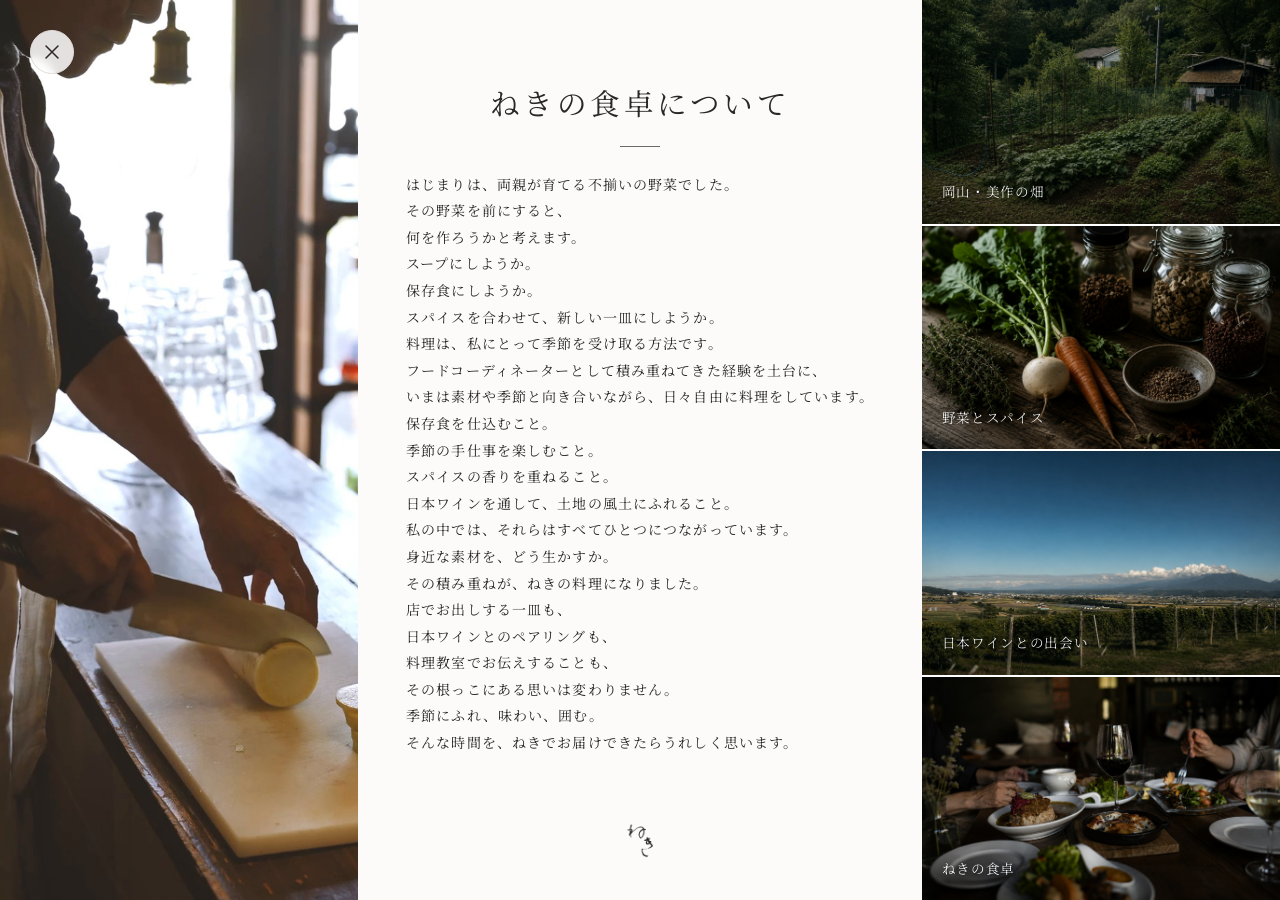
==== about.html @ 0989100e "fix(viewport): update meta viewport to enable responsive design" ====
<!DOCTYPE html>
<html lang="ja">
<head>
  <meta charset="UTF-8">
  <meta name="viewport" content="width=device-width, initial-scale=1.0">
  <meta name="description" content="ねき - 大阪府高槻市。ねきの食卓について、素材や季節と向き合いながら、日々自由に料理をする私たちの想いをお伝えします。">
  <title>ねきの食卓について | ねき</title>
  
  <!-- Google Fonts -->
  <link rel="preconnect" href="https://fonts.googleapis.com">
  <link rel="preconnect" href="https://fonts.gstatic.com" crossorigin>
  <link href="https://fonts.googleapis.com/css2?family=Montserrat:wght@300;400;500;600&family=Noto+Serif+JP:wght@300;400;500;600;700&display=swap" rel="stylesheet">
  
  <!-- CSS Stylesheet -->
  <link rel="stylesheet" href="style.css">
</head>
<body class="about-page-body">

  <!-- Close Button to Go Back to Top Page -->
  <a href="index.html#about-table" class="about-close-btn" aria-label="閉じる">
    <svg viewBox="0 0 24 24" width="24" height="24">
      <path d="M18 6L6 18M6 6l12 12" stroke="currentColor" stroke-width="1.5" stroke-linecap="round" stroke-linejoin="round"/>
    </svg>
  </a>

  <!-- The mockup 3-column layout as the full page content -->
  <div class="about-table-section full-page-layout">
    <!-- Left Column: Chef image (①) -->
    <div class="about-left-col">
      <img src="img/①.jpg" alt="料理をする様子" class="about-left-img">
    </div>
    
    <!-- Center Column: Concept text -->
    <div class="about-center-col">
      <div class="about-center-content-group">
        <h1 class="about-title">ねきの食卓について</h1>
        <div class="about-divider"></div>
        
        <!-- PC用テキスト（現状の1行ずつ改行されるスタイル） -->
        <div class="about-text-container pc-text">
          <div class="about-text-line">はじまりは、両親が育てる不揃いの野菜でした。</div>
          <div class="about-text-line">その野菜を前にすると、</div>
          <div class="about-text-line">何を作ろうかと考えます。</div>
          <div class="about-text-line">スープにしようか。</div>
          <div class="about-text-line">保存食にしようか。</div>
          <div class="about-text-line">スパイスを合わせて、新しい一皿にしようか。</div>
          <div class="about-text-line">料理は、私にとって季節を受け取る方法です。</div>
          <div class="about-text-line">フードコーディネーターとして積み重ねてきた経験を土台に、</div>
          <div class="about-text-line">いまは素材や季節と向き合いながら、日々自由に料理をしています。</div>
          <div class="about-text-line">保存食を仕込むこと。</div>
          <div class="about-text-line">季節の手仕事を楽しむこと。</div>
          <div class="about-text-line">スパイスの香りを重ねること。</div>
          <div class="about-text-line">日本ワインを通して、土地の風土にふれること。</div>
          <div class="about-text-line">私の中では、それらはすべてひとつにつながっています。</div>
          <div class="about-text-line">身近な素材を、どう生かすか。</div>
          <div class="about-text-line">その積み重ねが、ねきの料理になりました。</div>
          <div class="about-text-line">店でお出しする一皿も、</div>
          <div class="about-text-line">日本ワインとのペアリングも、</div>
          <div class="about-text-line">料理教室でお伝えすることも、</div>
          <div class="about-text-line">その根っこにある思いは変わりません。</div>
          <div class="about-text-line">季節にふれ、味わい、囲む。</div>
          <div class="about-text-line">そんな時間を、ねきでお届けできたらうれしく思います。</div>
        </div>

        <!-- モバイル用テキスト（自然な段落にまとめ、幅いっぱいに流れるスタイル） -->
        <div class="about-text-container sp-text">
          <p class="about-text-para">はじまりは、両親が育てる不揃いの野菜でした。その野菜を前にすると、何を作ろうかと考えます。スープにしようか。保存食にしようか。スパイスを合わせて、新しい一皿にしようか。</p>
          <p class="about-text-para">料理は、私にとって季節を受け取る方法です。フードコーディネーターとして積み重ねてきた経験を土台に、いまは素材や季節と向き合いながら、日々自由に料理をしています。</p>
          <p class="about-text-para">保存食を仕込むこと。季節の手仕事を楽しむこと。スパイスの香りを重ねること。日本ワインを通して、土地の風土にふれること。</p>
          <p class="about-text-para">私の中では、それらはすべてひとつにつながっています。身近な素材を、どう生かすか。その積み重ねが、ねきの料理になりました。</p>
          <p class="about-text-para">店でお出しする一皿も、日本ワインとのペアリングも、料理教室でお伝えすることも、その根っこにある思いは変わりません。</p>
          <p class="about-text-para">季節にふれ、味わい、囲む。そんな時間を、ねきでお届けできたらうれしく思います。</p>
        </div>
      </div>
      
      <div class="about-footer-logo">
        <img src="img/ロゴ_dark_transparent.png" alt="ねき" class="about-small-logo">
      </div>
    </div>
    
    <!-- Right Column: Stacked images (② to ⑤) -->
    <div class="about-right-col">
      <div class="about-right-item">
        <img src="img/②.jpg" alt="岡山・美作の畑" class="about-right-img">
        <span class="about-right-label">岡山・美作の畑</span>
      </div>
      <div class="about-right-item">
        <img src="img/③.jpg" alt="野菜とスパイス" class="about-right-img">
        <span class="about-right-label">野菜とスパイス</span>
      </div>
      <div class="about-right-item">
        <img src="img/④.jpg" alt="日本ワインとの出会い" class="about-right-img">
        <span class="about-right-label">日本ワインとの出会い</span>
      </div>
      <div class="about-right-item">
        <img src="img/⑤.jpg" alt="ねきの食卓" class="about-right-img">
        <span class="about-right-label">ねきの食卓</span>
      </div>
    </div>
  </div>

  <!-- JS Scripts -->
  <script src="main.js"></script>
</body>
</html>
---- style.css ----
/* style.css */

/* --- Design System & Variables --- */
:root {
  --bg-primary: #fcfbf9;     /* Off-white background */
  --bg-header: #0a0a0a;      /* Solid black for header */
  --bg-card: #ffffff;        /* Pure white for cards/calendar */
  --text-primary: #2a2725;    /* Dark warm charcoal for body text */
  --text-secondary: #706864;  /* Muted warm gray/brown for subtitles */
  --text-light: #ffffff;      /* White for dark backgrounds */
  --border-color: #e3deda;    /* Delicate border line color */
  --border-light: #f0edea;    /* Very soft border line */
  
  /* Calendar & Theme Accent Colors */
  --accent-lunch: #d4eaec;    /* Light blue-green for lunch */
  --accent-lunch-text: #324749;
  --accent-dinner: #d3cae5;   /* Light lavender for lunch & dinner */
  --accent-dinner-text: #3c3250;
  --accent-closed: #d0daea;   /* Light gray-blue for closed days */
  --accent-closed-text: #2f3e54;
  --accent-special: #f9f2dd;  /* Soft mustard/gold for special events */
  --accent-special-text: #826e3d;
  --accent-cooking: #f6ddd6;  /* Soft peach/pink for cooking classes */
  --accent-cooking-text: #8c5d53;

  --accent-brand: #3f5551;    /* Primary brand accent */
  
  /* Fonts */
  --font-serif: "Noto Serif JP", "Georgia", serif;
  --font-sans: "Montserrat", "Noto Sans JP", sans-serif;
  
  /* Transitions */
  --transition-smooth: all 0.4s cubic-bezier(0.25, 0.8, 0.25, 1);
  --transition-fast: all 0.2s ease;
}

/* --- Base Reset & Setup --- */
* {
  margin: 0;
  padding: 0;
  box-sizing: border-box;
}

html {
  scroll-behavior: smooth;
  font-size: 16px;
  background-color: var(--bg-primary);
}

body {
  font-family: var(--font-sans);
  color: var(--text-primary);
  line-height: 1.8;
  letter-spacing: 0.05em;
  background-color: var(--bg-primary);
  -webkit-font-smoothing: antialiased;
  -moz-osx-font-smoothing: grayscale;
}

a {
  color: inherit;
  text-decoration: none;
  transition: var(--transition-fast);
}

img {
  max-width: 100%;
  height: auto;
  display: block;
}

li {
  list-style: none;
}

/* --- Utilities --- */
.pc-only-br {
  display: inline;
}

.mobile-text {
  display: none;
}

.full-text {
  display: inline;
}

.container {
  max-width: 1200px;
  margin: 0 auto;
  padding: 0 40px;
}

.serif-font {
  font-family: var(--font-serif);
}

.section-title {
  font-family: var(--font-serif);
  font-size: 1.8rem;
  font-weight: 500;
  margin-bottom: 12px;
  letter-spacing: 0.1em;
}

.section-subtitle {
  font-size: 0.85rem;
  color: var(--text-secondary);
  margin-bottom: 40px;
}

/* --- Header --- */
.main-header {
  position: fixed;
  top: 0;
  left: 0;
  width: 100%;
  height: 100px;
  background-color: transparent;
  z-index: 1000;
  display: flex;
  justify-content: space-between;
  align-items: center;
  padding: 0 80px;
  border-bottom: 1px solid transparent;
  transition: var(--transition-smooth);
}

.main-header.scrolled,
.main-header.menu-open {
  height: 85px;
  background-color: rgba(251, 250, 248, 0.97);
  backdrop-filter: blur(10px);
  border-bottom: 1px solid var(--border-color);
  box-shadow: 0 4px 20px rgba(0, 0, 0, 0.03);
}

.header-logo {
  display: flex;
  align-items: center;
  height: 100%;
}

.logo-img {
  height: 60px;
  width: auto;
  object-fit: contain;
  transition: var(--transition-smooth);
}

.main-header.scrolled .logo-img,
.main-header.menu-open .logo-img {
  height: 50px;
}

.logo-dark {
  display: none;
}

.logo-light {
  display: inline-block;
}

.main-header.scrolled .logo-light,
.main-header.menu-open .logo-light {
  display: none;
}

.main-header.scrolled .logo-dark,
.main-header.menu-open .logo-dark {
  display: inline-block;
}

.nav-menu {
  display: flex;
  align-items: center;
  gap: 50px;
}

.nav-link {
  font-size: 0.95rem;
  color: var(--text-light);
  letter-spacing: 0.15em;
  font-weight: 400;
  opacity: 0.8;
  position: relative;
  padding: 8px 0;
}

.nav-link::after {
  content: '';
  position: absolute;
  bottom: 0;
  left: 0;
  width: 0;
  height: 1px;
  background-color: var(--text-light);
  transition: var(--transition-smooth);
}

.nav-link:hover {
  opacity: 1;
}

.nav-link:hover::after {
  width: 100%;
}

.instagram-icon-link {
  display: flex;
  align-items: center;
  opacity: 0.8;
  color: var(--text-light);
}

.instagram-icon-link:hover {
  opacity: 1;
}

.instagram-icon-link svg {
  width: 18px;
  height: 18px;
  fill: currentColor;
}

/* Mobile Menu Toggle */
.mobile-toggle {
  display: none;
  background: none;
  border: none;
  cursor: pointer;
  padding: 8px;
}

.mobile-toggle span {
  display: block;
  width: 25px;
  height: 1px;
  background-color: var(--text-light);
  margin: 6px 0;
  transition: var(--transition-smooth);
}

/* Scrolled/Menu-open styles for links and toggle */
.main-header.scrolled .nav-link,
.main-header.menu-open .nav-link {
  color: var(--text-primary);
}

.main-header.scrolled .nav-link::after,
.main-header.menu-open .nav-link::after {
  background-color: var(--text-primary);
}

.main-header.scrolled .instagram-icon-link,
.main-header.menu-open .instagram-icon-link {
  color: var(--text-primary);
}

.main-header.scrolled .mobile-toggle span,
.main-header.menu-open .mobile-toggle span {
  background-color: var(--text-primary);
}

/* --- Hero Section --- */
.hero-section {
  position: relative;
  width: 100%;
  height: 100vh;
  height: 100dvh;
  overflow: hidden;
  display: flex;
  justify-content: center;
  align-items: center;
  color: var(--text-light);
  background-color: #000;
}

.hero-video-container {
  position: absolute;
  top: 0;
  left: 0;
  width: 100%;
  height: 100%;
  z-index: 1;
  background-color: #000;
}

.hero-video {
  width: 100%;
  height: 100%;
  object-fit: contain;
}

.hero-overlay {
  position: absolute;
  top: 0;
  left: 0;
  width: 100%;
  height: 100%;
  background-color: rgba(0, 0, 0, 0.45); /* Elegant dark overlay to make text readable */
  z-index: 2;
}

.hero-content {
  position: relative;
  z-index: 3;
  text-align: center;
  padding: 0 20px;
}

.hero-text {
  font-family: var(--font-serif);
  font-size: 2.2rem;
  line-height: 2.2;
  font-weight: 400;
  letter-spacing: 0.18em;
  white-space: pre-line;
  opacity: 0;
  animation: heroTextSequence 7s ease forwards;
}

/* Scroll Down Indicator */
.scroll-indicator {
  position: absolute;
  bottom: 40px;
  left: 50%;
  transform: translateX(-50%);
  z-index: 3;
  text-align: center;
  color: var(--text-light);
  font-size: 0.75rem;
  letter-spacing: 0.2em;
  opacity: 0.8;
  animation: bounce 2s infinite;
  display: flex;
  flex-direction: column;
  align-items: center;
  gap: 8px;
}

.scroll-indicator span {
  font-weight: 300;
}

.scroll-indicator svg {
  width: 16px;
  height: 16px;
  fill: currentColor;
}

/* --- Section Commons --- */
.section-padding {
  padding: 100px 0;
  border-bottom: 1px solid var(--border-light);
}

/* --- Business Style (営業スタイル) --- */
.style-section {
  background-color: var(--bg-primary);
}

.style-intro {
  text-align: center;
  margin-bottom: 80px;
  font-family: var(--font-sans);
  color: var(--text-primary);
  font-size: 1.2rem;
  line-height: 2.6;
  letter-spacing: 0.08em;
}

.style-intro p {
  margin-bottom: 12px;
}

.style-intro p:last-child {
  margin-bottom: 0;
}

.style-grid {
  display: grid;
  grid-template-columns: repeat(3, 1fr);
  gap: 40px;
}

.style-card {
  border: 1px solid var(--border-color);
  padding: 60px 30px;
  text-align: center;
  display: flex;
  flex-direction: column;
  align-items: center;
  transition: var(--transition-smooth);
  background-size: cover;
  background-position: center;
  background-repeat: no-repeat;
  position: relative;
  overflow: hidden;
  color: #ffffff;
  min-height: 380px;
}

.style-card::before {
  content: '';
  position: absolute;
  top: 0;
  left: 0;
  width: 100%;
  height: 100%;
  background-color: rgba(0, 0, 0, 0.45); /* Elegant dark overlay to make text readable */
  transition: var(--transition-smooth);
  z-index: 1;
}

.style-card > * {
  position: relative;
  z-index: 2;
}

.style-card:hover {
  transform: translateY(-5px);
  box-shadow: 0 12px 30px rgba(0, 0, 0, 0.15);
}

.style-card:hover::before {
  background-color: rgba(0, 0, 0, 0.55); /* Darken slightly on hover */
}

/* Background Images */
.style-card.lunch-card {
  background-image: url('img/昼.jpg');
}

.style-card.alacarte-card {
  background-image: url('img/アラカルト.jpg');
}

.style-card.course-card {
  background-image: url('img/おまかせコース.jpg');
}

.card-title {
  font-family: var(--font-serif);
  font-size: 1.25rem;
  font-weight: 500;
  margin-bottom: 20px;
  color: #ffffff;
  display: flex;
  flex-direction: column;
  gap: 6px;
}

.card-subtitle {
  font-size: 0.85rem;
  font-weight: normal;
  color: rgba(255, 255, 255, 0.8);
  margin-top: 4px;
  display: block;
}

.card-divider {
  width: 40px;
  height: 1px;
  background-color: rgba(255, 255, 255, 0.4);
  margin-bottom: 24px;
}

.card-details {
  font-size: 0.9rem;
  color: rgba(255, 255, 255, 0.9);
  line-height: 2.2;
  flex-grow: 1;
}

.card-details strong {
  font-weight: 500;
}

.card-button {
  margin-top: 30px;
  display: inline-block;
  padding: 12px 30px;
  border: 1px solid rgba(255, 255, 255, 0.6);
  font-size: 0.8rem;
  letter-spacing: 0.1em;
  color: #ffffff;
  transition: var(--transition-smooth);
  background-color: transparent;
}

.card-button:hover {
  background-color: #ffffff;
  color: var(--text-primary);
  border-color: #ffffff;
}

/* --- Calendar (営業日カレンダー) --- */
.calendar-section {
  background-color: #fcfbf9;
}

.calendar-layout {
  display: flex;
  flex-direction: column;
  gap: 30px;
}

.calendar-info {
  display: flex;
  flex-direction: column;
  justify-content: flex-start;
}

.calendar-info .section-subtitle {
  margin-bottom: 16px;
}

.calendar-legend {
  margin: 0;
  display: flex;
  flex-direction: row;
  flex-wrap: wrap;
  gap: 24px;
}

.legend-item {
  display: flex;
  align-items: center;
  gap: 12px;
  font-size: 0.85rem;
}

.legend-color {
  width: 16px;
  height: 16px;
  border-radius: 50%;
  display: inline-block;
}

.legend-color.lunch { background-color: var(--accent-lunch); }
.legend-color.dinner { background-color: var(--accent-dinner); }
.legend-color.closed { background-color: var(--accent-closed); }
.legend-color.special { background-color: var(--accent-special); }
.legend-color.cooking { background-color: var(--accent-cooking); }

/* Mock Calendar Table Styles */
.calendar-wrapper {
  background-color: var(--bg-card);
  border: 1px solid var(--border-color);
  padding: 40px;
  width: 100%;
}

@media (max-width: 768px) {
  .calendar-wrapper {
    padding: 15px;
  }
}

/* Google Calendar Embed Container */
.google-calendar-container {
  width: 100%;
  height: 560px; /* Cropped container height (600px - 40px) */
  overflow: hidden;
  position: relative;
}

.google-calendar-container iframe {
  position: absolute;
  top: 0;
  left: 0;
  width: 100%;
  height: 600px; /* Over-height to push bottom bar (timezone, "+Google Calendar" button) outside container */
  border: 0;
  display: block;
}

@media (max-width: 768px) {
  .google-calendar-container {
    height: 440px; /* Cropped container height on mobile (480px - 40px) */
  }
  .google-calendar-container iframe {
    height: 480px; /* Over-height on mobile */
  }
}

.calendar-header {
  display: flex;
  justify-content: space-between;
  align-items: center;
  margin-bottom: 30px;
}

.calendar-month-title {
  font-family: var(--font-serif);
  font-size: 1.4rem;
  font-weight: 500;
  letter-spacing: 0.05em;
}

.calendar-nav-buttons {
  display: flex;
  align-items: center;
  gap: 10px;
}

.cal-btn {
  background: none;
  border: 1px solid var(--border-color);
  padding: 6px 16px;
  font-size: 0.8rem;
  cursor: pointer;
  transition: var(--transition-fast);
  color: var(--text-primary);
}

.cal-btn.nav-arrow {
  padding: 6px 12px;
}

.cal-btn:hover {
  background-color: var(--bg-primary);
  border-color: var(--text-secondary);
}

.calendar-grid {
  width: 100%;
  border-collapse: collapse;
}

.calendar-grid th,
.calendar-grid td {
  width: 14.28%;
  border: 1px solid var(--border-light);
  text-align: left;
  vertical-align: top;
}

.calendar-grid th {
  padding: 12px 10px;
  font-size: 0.85rem;
  font-weight: 500;
  color: var(--text-secondary);
  background-color: #faf9f6;
  text-align: center;
}

.calendar-grid th:first-child { color: #c08c85; } /* Sunday */
.calendar-grid th:last-child { color: #85a2c0; }  /* Saturday */

.calendar-grid td {
  height: 90px;
  padding: 8px 10px;
}

.day-number {
  font-size: 0.85rem;
  font-weight: 500;
  color: var(--text-primary);
  margin-bottom: 6px;
}

.other-month {
  background-color: #faf9f6;
}

.other-month .day-number {
  color: #c4beba;
}

/* Event styles in calendar */
.calendar-event {
  font-size: 0.72rem;
  padding: 4px 6px;
  border-radius: 2px;
  letter-spacing: 0px;
  text-align: center;
  font-weight: 500;
  line-height: 1.3;
}

.calendar-event.lunch-only {
  background-color: var(--accent-lunch);
  color: var(--accent-lunch-text);
}

.calendar-event.lunch-dinner {
  background-color: var(--accent-dinner);
  color: var(--accent-dinner-text);
}

.calendar-event.closed-day {
  background-color: var(--accent-closed);
  color: var(--accent-closed-text);
}

.calendar-event.special-day {
  background-color: var(--accent-special);
  color: var(--accent-special-text);
}

.calendar-event.cooking-class {
  background-color: var(--accent-cooking);
  color: var(--accent-cooking-text);
}

/* --- About Table Banner Section (Top Page) --- */
.about-table-banner-section {
  background-color: var(--bg-primary);
  text-align: left;
  border-bottom: 1px solid var(--border-color);
}

.about-banner-content {
  max-width: 600px;
  margin: 0 auto 0 0;
  display: flex;
  flex-direction: column;
  align-items: flex-start;
}

.about-banner-btn {
  margin-top: 24px;
  font-family: var(--font-sans);
  font-size: 0.9rem;
  font-weight: 500;
  color: var(--text-primary);
  text-decoration: none;
  display: inline-flex;
  align-items: center;
  gap: 8px;
  border-bottom: 1px solid var(--text-primary);
  padding-bottom: 4px;
  transition: opacity 0.3s ease, gap 0.3s ease;
}

.about-banner-btn:hover {
  opacity: 0.7;
  gap: 12px;
}

.about-banner-btn .arrow-icon {
  width: 16px;
  height: 16px;
}


/* --- About Table Section (ねきの食卓について) --- */
.about-table-section {
  display: grid;
  grid-template-columns: 28% 44% 28%;
  background-color: var(--bg-primary);
  width: 100%;
  overflow: hidden;
  box-sizing: border-box;
}

.about-left-col {
  width: 100%;
  height: 100%;
  overflow: hidden;
}

.about-left-img {
  width: 100%;
  height: 100%;
  object-fit: cover;
  display: block;
}

.about-center-col {
  padding: 60px 40px;
  display: flex;
  flex-direction: column;
  align-items: center;
  justify-content: space-between;
  background-color: var(--bg-primary);
  box-sizing: border-box;
}

.about-center-content-group {
  margin-top: auto;
  margin-bottom: auto;
  width: 100%;
  display: flex;
  flex-direction: column;
  align-items: center;
}

.about-title {
  font-family: var(--font-serif);
  font-size: 2.1rem;
  font-weight: 400;
  letter-spacing: 0.12em;
  color: var(--text-primary);
  margin-bottom: 24px;
  text-align: center;
}

.about-divider {
  width: 40px;
  height: 1px;
  background-color: var(--text-secondary);
  margin: 0 auto 40px auto;
}

.pc-text {
  display: flex !important;
}

.sp-text {
  display: none !important;
}

.about-text-container {
  width: fit-content;
  max-width: 100%;
  margin: 0 auto;
  display: flex;
  flex-direction: column;
  align-items: flex-start;
  gap: 10px;
}

.about-text-line {
  font-family: var(--font-serif);
  font-size: 15px;
  font-weight: 400;
  line-height: 2.3;
  letter-spacing: 0.08em;
  color: var(--text-primary);
  text-align: left;
  white-space: nowrap; /* Keep on a single line */
}

.about-footer-logo {
  margin-top: 30px;
  display: flex;
  justify-content: center;
  align-items: center;
}

.about-small-logo {
  height: 38px;
  width: auto;
  opacity: 0.85;
}

.about-right-col {
  display: flex;
  flex-direction: column;
  gap: 2px; /* White space gaps between images */
  background-color: #ffffff; /* White color for the gaps */
  width: 100%;
  height: 100%;
}

.about-right-item {
  flex: 1;
  position: relative;
  overflow: hidden;
}

.about-right-img {
  width: 100%;
  height: 100%;
  object-fit: cover;
  display: block;
  transition: transform 0.6s ease;
}

.about-right-item:hover .about-right-img {
  transform: scale(1.04);
}

.about-right-label {
  position: absolute;
  bottom: 20px;
  left: 20px;
  color: var(--text-light);
  font-family: var(--font-serif);
  font-size: 0.85rem;
  letter-spacing: 0.05em;
  font-weight: 300;
  text-shadow: 1px 1px 3px rgba(0, 0, 0, 0.4);
  pointer-events: none;
  z-index: 2;
}

.about-right-item::after {
  content: '';
  position: absolute;
  top: 0;
  left: 0;
  right: 0;
  bottom: 0;
  background: linear-gradient(to top, rgba(0,0,0,0.3) 0%, rgba(0,0,0,0) 40%);
  pointer-events: none;
  z-index: 1;
}

/* --- Instagram Section --- */
.instagram-section {
  background-color: var(--bg-primary);
}

.instagram-header {
  display: flex;
  justify-content: space-between;
  align-items: center;
  margin-bottom: 40px;
}

.instagram-title-area {
  flex-grow: 1;
}

.instagram-title-area .section-subtitle {
  margin-bottom: 0;
}

.instagram-follow-box {
  display: flex;
  flex-direction: row;
  align-items: center;
  gap: 20px;
}

.follow-btn {
  display: inline-flex;
  align-items: center;
  gap: 14px;
  padding: 18px 45px;
  border: 1px solid var(--border-color);
  font-size: 1.25rem;
  background-color: var(--bg-card);
  transition: var(--transition-smooth);
}

.follow-btn:hover {
  background-color: var(--text-primary);
  color: var(--bg-card);
  border-color: var(--text-primary);
}

.follow-btn svg {
  width: 22px;
  height: 22px;
  fill: currentColor;
}

.instagram-grid {
  display: flex;
  overflow-x: auto;
  gap: 40px;
  padding-bottom: 24px;
  scroll-snap-type: x mandatory;
  -webkit-overflow-scrolling: touch;
}

/* Elegant scrollbar styling */
.instagram-grid::-webkit-scrollbar {
  height: 6px;
}
.instagram-grid::-webkit-scrollbar-track {
  background: var(--border-light);
  border-radius: 3px;
}
.instagram-grid::-webkit-scrollbar-thumb {
  background: var(--text-secondary);
  border-radius: 3px;
}
.instagram-grid::-webkit-scrollbar-thumb:hover {
  background: var(--text-primary);
}

.instagram-item {
  position: relative;
  flex: 0 0 346px;
  height: 380px;
  overflow: hidden;
  background-color: #ddd;
  scroll-snap-align: start;
  border: 1px solid var(--border-color);
  transition: var(--transition-smooth);
}

.instagram-img {
  width: 100%;
  height: 100%;
  object-fit: cover;
  transition: var(--transition-smooth);
}

.instagram-overlay {
  position: absolute;
  top: 0;
  left: 0;
  width: 100%;
  height: 100%;
  background-color: rgba(0, 0, 0, 0.4);
  opacity: 0;
  display: flex;
  justify-content: center;
  align-items: center;
  transition: var(--transition-smooth);
  z-index: 2;
  color: var(--text-light);
}

.instagram-overlay svg {
  width: 28px;
  height: 28px;
  fill: currentColor;
  transform: scale(0.8);
  transition: var(--transition-smooth);
}

.instagram-item:hover .instagram-img {
  transform: scale(1.08);
}

.instagram-item:hover .instagram-overlay {
  opacity: 1;
}

.instagram-item:hover .instagram-overlay svg {
  transform: scale(1);
}

/* --- STORES Section --- */
.stores-section {
  margin-top: 50px;
  display: flex;
  justify-content: center;
}

.stores-link-btn {
  display: inline-flex;
  align-items: center;
  gap: 12px;
  padding: 18px 45px;
  border: 1px solid var(--border-color);
  font-family: var(--font-serif);
  font-size: 1.15rem;
  letter-spacing: 0.08em;
  background-color: var(--bg-card);
  transition: var(--transition-smooth);
}

.stores-link-btn:hover {
  background-color: var(--text-primary);
  color: var(--bg-card);
  border-color: var(--text-primary);
}

.stores-link-btn .external-icon {
  width: 18px;
  height: 18px;
  fill: currentColor;
  transition: var(--transition-smooth);
}

/* --- Access / Info / Footer Area --- */
.access-section {
  background-color: #faf9f6;
}

.access-grid {
  display: grid;
  grid-template-columns: 1fr 1.2fr;
  gap: 50px;
}

.first-time-block {
  margin-top: 60px;
  border-top: 1px solid var(--border-light);
  padding-top: 40px;
}

.access-col {
  display: flex;
  flex-direction: column;
}


.access-text-block {
  font-size: 0.9rem;
  line-height: 2.2;
}

.access-text-block p {
  margin-bottom: 16px;
}

.access-text-block strong {
  font-weight: 500;
}

.access-map-wrapper {
  width: 100%;
  height: 280px;
  background-color: #e0e0e0;
  border: 1px solid var(--border-color);
  position: relative;
}

.access-map-wrapper iframe {
  width: 100%;
  height: 100%;
  border: 0;
}

.first-time-list {
  display: grid;
  grid-template-columns: repeat(2, 1fr);
  gap: 16px 60px;
  font-size: 0.9rem;
  line-height: 2.2;
}

.first-time-list li {
  position: relative;
  padding-left: 16px;
}

.first-time-list li::before {
  content: '・';
  position: absolute;
  left: 0;
  color: var(--text-secondary);
}

/* --- Footer --- */
.main-footer {
  background-color: #faf9f6;
  padding: 80px 0;
  text-align: center;
  border-top: 1px solid var(--border-light);
}

.copyright {
  font-size: 0.75rem;
  color: var(--text-secondary);
  letter-spacing: 0.1em;
}

/* --- Animations --- */
@keyframes heroTextSequence {
  0% {
    opacity: 0;
    transform: translateY(20px);
    animation-timing-function: ease-out;
  }
  28.57% { /* 2s */
    opacity: 1;
    transform: translateY(0);
  }
  85.71% { /* 6s */
    opacity: 1;
    transform: translateY(0);
    animation-timing-function: ease-in;
  }
  100% { /* 7s */
    opacity: 0;
    transform: translateY(0);
  }
}

@keyframes fadeInUp {
  from {
    opacity: 0;
    transform: translateY(20px);
  }
  to {
    opacity: 1;
    transform: translateY(0);
  }
}

@keyframes bounce {
  0%, 20%, 50%, 80%, 100% {
    transform: translate(-50%, 0);
  }
  40% {
    transform: translate(-50%, -10px);
  }
  60% {
    transform: translate(-50%, -5px);
  }
}

/* --- Modal Overlay & Popup Layout --- */
.style-modal {
  position: fixed;
  top: 0;
  left: 0;
  width: 100%;
  height: 100%;
  z-index: 2000;
  display: flex;
  justify-content: center;
  align-items: center;
  opacity: 0;
  pointer-events: none;
  transition: opacity 0.4s cubic-bezier(0.25, 0.8, 0.25, 1);
}

.style-modal.active {
  opacity: 1;
  pointer-events: all;
}

.modal-backdrop {
  position: absolute;
  top: 0;
  left: 0;
  width: 100%;
  height: 100%;
  background-color: rgba(10, 10, 10, 0.8);
  backdrop-filter: blur(8px);
}

.modal-container {
  position: relative;
  width: 900px;
  max-width: 90%;
  background-color: var(--bg-primary);
  border: 1px solid var(--border-color);
  box-shadow: 0 30px 70px rgba(0, 0, 0, 0.3);
  display: flex;
  z-index: 2002;
  transform: translateY(30px);
  transition: transform 0.4s cubic-bezier(0.25, 0.8, 0.25, 1);
  overflow: hidden;
}

.style-modal.active .modal-container {
  transform: translateY(0);
}

.modal-close-btn {
  position: absolute;
  top: 20px;
  right: 20px;
  background: none;
  border: none;
  font-size: 2rem;
  color: var(--text-primary);
  cursor: pointer;
  z-index: 2005;
  transition: var(--transition-fast);
  width: 40px;
  height: 40px;
  display: flex;
  justify-content: center;
  align-items: center;
  border-radius: 50%;
  background-color: rgba(255, 255, 255, 0.8);
  box-shadow: 0 4px 10px rgba(0, 0, 0, 0.05);
}

.modal-close-btn:hover {
  background-color: #ffffff;
  transform: scale(1.05);
}

.modal-image-col {
  width: 50%;
  min-height: 500px;
  overflow: hidden;
  position: relative;
  display: flex;
}

.modal-img {
  width: 100%;
  height: 100%;
  object-fit: cover;
  display: block;
}

.modal-content-col {
  width: 50%;
  padding: 60px 50px;
  display: flex;
  flex-direction: column;
  justify-content: center;
  background-color: var(--bg-primary);
}

.modal-content-col .modal-title {
  font-family: var(--font-serif);
  font-size: 1.5rem;
  font-weight: 500;
  line-height: 1.6;
  margin-bottom: 24px;
  color: var(--text-primary);
}

.modal-content-col .modal-divider {
  width: 50px;
  height: 1px;
  background-color: var(--accent-brand);
  margin-bottom: 30px;
}

.modal-content-col .modal-details {
  font-size: 1rem;
  color: var(--text-primary);
  line-height: 2.2;
}

.modal-content-col .modal-details p {
  margin-bottom: 12px;
}

.modal-content-col .modal-details strong {
  font-weight: 500;
  color: var(--accent-brand);
}

.modal-content-col .modal-btn {
  margin-top: 40px;
  display: inline-block;
  align-self: flex-start;
  padding: 12px 30px;
  border: 1px solid var(--text-primary);
  font-size: 0.8rem;
  letter-spacing: 0.15em;
  color: var(--text-primary);
  transition: var(--transition-smooth);
  background-color: transparent;
}

.modal-content-col .modal-btn:hover {
  background-color: var(--text-primary);
  color: var(--bg-card);
}

/* --- Vertical Layout for Modal (Mobile & Portrait) --- */
.modal-container.vertical-layout {
  flex-direction: column;
  max-height: 90vh;
  overflow-y: auto;
}

.modal-container.vertical-layout .modal-image-col {
  width: 100%;
  height: auto;
  min-height: auto;
  display: block;
}

.modal-container.vertical-layout .modal-img {
  width: 100%;
  height: auto;
  object-fit: contain;
  display: block;
}

.modal-container.vertical-layout .modal-content-col {
  width: 100%;
  padding: 40px 30px;
}

.modal-container.vertical-layout .modal-close-btn {
  top: 15px;
  right: 15px;
  width: 36px;
  height: 36px;
  font-size: 1.6rem;
}

/* Fallback/standard media query for narrow screens */
@media (max-width: 900px) {
  .about-page-body {
    overflow-y: auto;
  }

  .hero-section {
    height: auto;
    aspect-ratio: 9 / 16;
    width: 100%;
    max-height: 100vh;
    max-height: 100dvh;
  }

  .hero-video {
    object-fit: cover;
  }


  .hero-text {
    font-size: 1.6rem;
    letter-spacing: 0.15em;
  }

  .section-padding {
    padding: 60px 0;
  }

  .style-section {
    padding-top: 40px;
  }

  .modal-container {
    flex-direction: column;
    max-height: 90vh;
    overflow-y: auto;
  }
  
  .modal-image-col {
    width: 100%;
    height: auto;
    min-height: auto;
    display: block;
  }
  
  .modal-img {
    width: 100%;
    height: auto;
    object-fit: contain;
    display: block;
  }
  
  .modal-content-col {
    width: 100%;
    padding: 40px 30px;
  }
  
  .modal-close-btn {
    top: 15px;
    right: 15px;
    width: 36px;
    height: 36px;
    font-size: 1.6rem;
  }

  .stores-link-btn {
    padding: 16px 24px;
    font-size: 0.95rem;
    width: 100%;
    max-width: 320px;
    justify-content: center;
  }

  .style-intro {
    margin-bottom: 50px;
    font-size: 1.15rem;
    line-height: 2.5;
    padding: 0 10px;
  }
  .style-intro p {
    margin-bottom: 10px;
  }

  .section-subtitle {
    font-size: 1.15rem;
  }
  
  .legend-item {
    font-size: 1.15rem;
  }

  .legend-color {
    width: 18px;
    height: 18px;
  }

  .access-text-block {
    font-size: 1.15rem;
    line-height: 2.3;
  }

  .first-time-list {
    font-size: 1.15rem;
    line-height: 2.3;
  }
}

/* Tap Notice for Style Cards (Responsive / Touch only) */
.style-note {
  display: none;
}

@media (max-width: 900px), (hover: none) {
  .style-note {
    display: block;
    text-align: center;
    font-size: 0.95rem;
    color: var(--text-secondary);
    margin-top: 24px;
    letter-spacing: 0.05em;
  }
}

/* --- About Table Section Responsive --- */
@media (max-width: 900px) {
  .about-table-section.full-page-layout {
    grid-template-columns: 1fr;
  }
  
  .about-table-section.full-page-layout .about-left-col {
    height: 400px;
  }
  
  .about-table-section.full-page-layout .about-center-col {
    min-height: auto;
    padding: 80px 24px; /* Equal top and bottom padding for vertical centering */
    display: flex;
    flex-direction: column;
    justify-content: center;
    align-items: center;
  }
  
  .pc-text {
    display: none !important;
  }
  
  .sp-text {
    display: block !important;
    width: 100% !important;
    max-width: 600px;
    margin: 30px auto !important;
    box-sizing: border-box;
  }
  
  .about-text-para {
    font-family: var(--font-serif);
    font-size: 15px;
    line-height: 2.2;
    letter-spacing: 0.05em;
    color: var(--text-primary);
    margin-bottom: 24px;
    text-align: justify;
    word-break: break-all;
  }
  
  .about-text-para:last-child {
    margin-bottom: 0;
  }
  
  .about-table-section.full-page-layout .about-right-col {
    display: grid;
    grid-template-columns: repeat(2, 1fr);
    height: auto;
    gap: 2px;
  }
  
  .about-table-section.full-page-layout .about-right-item {
    height: 220px;
  }
  
  .about-close-btn {
    top: 20px;
    left: 20px;
    background-color: var(--bg-card);
  }
}

@media (max-width: 600px) {
  .about-table-section.full-page-layout .about-center-col {
    padding: 60px 20px; /* Reduced horizontal padding for smaller mobile screens */
  }

  .sp-text {
    padding: 0 12px;
  }
  
  .about-text-para {
    font-size: 14.5px;
    line-height: 2.1;
    margin-bottom: 20px;
  }
  
  .about-table-section.full-page-layout .about-title {
    font-size: 1.7rem; /* Increased from 1.5rem */
  }
}

/* --- About Detail Page (about.html) Full Page Styles --- */
.about-page-body {
  margin: 0;
  padding: 0;
  overflow-y: hidden; /* Prevent scrolling on PC */
  overflow-x: hidden;
  background-color: var(--bg-primary);
}

.about-close-btn {
  position: fixed;
  top: 30px;
  left: 30px;
  z-index: 100;
  color: var(--text-primary);
  background-color: rgba(255, 255, 255, 0.85);
  border: 1px solid var(--border-color);
  width: 44px;
  height: 44px;
  border-radius: 50%;
  display: flex;
  justify-content: center;
  align-items: center;
  text-decoration: none;
  transition: all 0.3s ease;
  backdrop-filter: blur(4px);
}

.about-close-btn:hover {
  background-color: var(--text-primary);
  color: var(--text-light);
  border-color: var(--text-primary);
  transform: rotate(90deg);
}

.about-table-section.full-page-layout {
  height: 100vh; /* Fixed height on PC */
  width: 100vw;
  border-bottom: none;
  overflow: hidden;
}

/* Adjust about-center-col padding to fit content vertically */
.about-table-section.full-page-layout .about-center-col {
  height: 100vh; /* Fixed height */
  padding: 40px 40px; /* Reduced vertical padding */
  display: flex;
  flex-direction: column;
  justify-content: space-between;
  align-items: center;
  box-sizing: border-box;
}

.about-table-section.full-page-layout .about-title {
  font-size: 1.85rem;
  margin-bottom: 16px;
}

.about-table-section.full-page-layout .about-divider {
  margin: 0 auto 24px auto;
}

.about-table-section.full-page-layout .about-text-container {
  margin-top: 0;
  margin-bottom: 0;
  gap: 0; /* Remove gaps on PC to prevent overflow */
}

.about-table-section.full-page-layout .about-text-line {
  font-size: 14px; /* Reduced for better vertical fit */
  line-height: 1.9; /* Compact and clean line spacing */
}

.about-table-section.full-page-layout .about-right-col {
  height: 100vh;
}

.about-table-section.full-page-layout .about-right-item {
  flex: 1 1 0;
  min-height: 0;
}

/* Adjustments for shorter PC screens to prevent any overflow/scroll of the text and content */
@media (min-width: 901px) and (max-height: 850px) {
  .about-table-section.full-page-layout .about-center-col {
    padding: 30px 40px;
  }
  .about-table-section.full-page-layout .about-title {
    font-size: 1.7rem;
    margin-bottom: 12px;
  }
  .about-table-section.full-page-layout .about-divider {
    margin: 0 auto 20px auto;
  }
  .about-table-section.full-page-layout .about-text-line {
    font-size: 13px;
    line-height: 1.8;
  }
  .about-footer-logo {
    margin-top: 20px;
  }
  .about-small-logo {
    height: 32px;
  }
}

@media (min-width: 901px) and (max-height: 750px) {
  .about-table-section.full-page-layout .about-center-col {
    padding: 20px 40px;
  }
  .about-table-section.full-page-layout .about-title {
    font-size: 1.5rem;
    margin-bottom: 8px;
  }
  .about-table-section.full-page-layout .about-divider {
    margin: 0 auto 16px auto;
  }
  .about-table-section.full-page-layout .about-text-line {
    font-size: 12px;
    line-height: 1.75;
  }
  .about-footer-logo {
    margin-top: 15px;
  }
  .about-small-logo {
    height: 28px;
  }
}
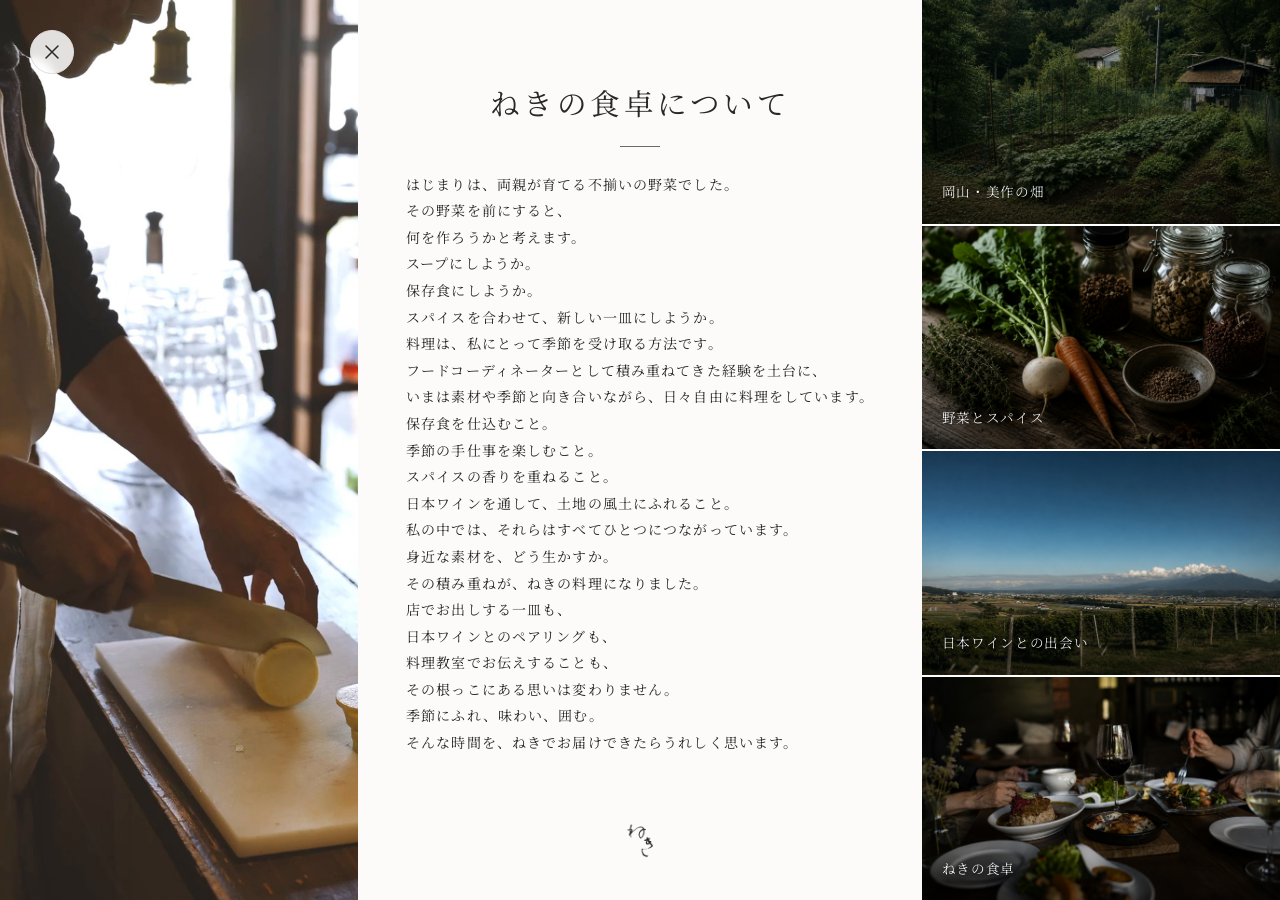
==== commit f6d77197: "style: モバイル版の説明文をPC版と同様に画像上の左下へ配置し、about.htmlのキャッシュバスターを追加" ====
--- a/about.html
+++ b/about.html
@@ -12,7 +12,7 @@
   <link href="https://fonts.googleapis.com/css2?family=Montserrat:wght@300;400;500;600&family=Noto+Serif+JP:wght@300;400;500;600;700&display=swap" rel="stylesheet">
   
   <!-- CSS Stylesheet -->
-  <link rel="stylesheet" href="style.css">
+  <link rel="stylesheet" href="style.css?v=4">
 </head>
 <body class="about-page-body">
 
@@ -36,8 +36,7 @@
         <h1 class="about-title">ねきの食卓について</h1>
         <div class="about-divider"></div>
         
-        <!-- PC用テキスト（現状の1行ずつ改行されるスタイル） -->
-        <div class="about-text-container pc-text">
+        <div class="about-text-container">
           <div class="about-text-line">はじまりは、両親が育てる不揃いの野菜でした。</div>
           <div class="about-text-line">その野菜を前にすると、</div>
           <div class="about-text-line">何を作ろうかと考えます。</div>
@@ -45,13 +44,13 @@
           <div class="about-text-line">保存食にしようか。</div>
           <div class="about-text-line">スパイスを合わせて、新しい一皿にしようか。</div>
           <div class="about-text-line">料理は、私にとって季節を受け取る方法です。</div>
-          <div class="about-text-line">フードコーディネーターとして積み重ねてきた経験を土台に、</div>
-          <div class="about-text-line">いまは素材や季節と向き合いながら、日々自由に料理をしています。</div>
+          <div class="about-text-line">フードコーディネーターとして<br class="sp-only-br">積み重ねてきた経験を土台に、</div>
+          <div class="about-text-line">いまは素材や季節と向き合いながら、<br class="sp-only-br">日々自由に料理をしています。</div>
           <div class="about-text-line">保存食を仕込むこと。</div>
           <div class="about-text-line">季節の手仕事を楽しむこと。</div>
           <div class="about-text-line">スパイスの香りを重ねること。</div>
           <div class="about-text-line">日本ワインを通して、土地の風土にふれること。</div>
-          <div class="about-text-line">私の中では、それらはすべてひとつにつながっています。</div>
+          <div class="about-text-line">私の中では、<br class="sp-only-br">それらはすべてひとつにつながっています。</div>
           <div class="about-text-line">身近な素材を、どう生かすか。</div>
           <div class="about-text-line">その積み重ねが、ねきの料理になりました。</div>
           <div class="about-text-line">店でお出しする一皿も、</div>
@@ -59,17 +58,7 @@
           <div class="about-text-line">料理教室でお伝えすることも、</div>
           <div class="about-text-line">その根っこにある思いは変わりません。</div>
           <div class="about-text-line">季節にふれ、味わい、囲む。</div>
-          <div class="about-text-line">そんな時間を、ねきでお届けできたらうれしく思います。</div>
-        </div>
-
-        <!-- モバイル用テキスト（自然な段落にまとめ、幅いっぱいに流れるスタイル） -->
-        <div class="about-text-container sp-text">
-          <p class="about-text-para">はじまりは、両親が育てる不揃いの野菜でした。その野菜を前にすると、何を作ろうかと考えます。スープにしようか。保存食にしようか。スパイスを合わせて、新しい一皿にしようか。</p>
-          <p class="about-text-para">料理は、私にとって季節を受け取る方法です。フードコーディネーターとして積み重ねてきた経験を土台に、いまは素材や季節と向き合いながら、日々自由に料理をしています。</p>
-          <p class="about-text-para">保存食を仕込むこと。季節の手仕事を楽しむこと。スパイスの香りを重ねること。日本ワインを通して、土地の風土にふれること。</p>
-          <p class="about-text-para">私の中では、それらはすべてひとつにつながっています。身近な素材を、どう生かすか。その積み重ねが、ねきの料理になりました。</p>
-          <p class="about-text-para">店でお出しする一皿も、日本ワインとのペアリングも、料理教室でお伝えすることも、その根っこにある思いは変わりません。</p>
-          <p class="about-text-para">季節にふれ、味わい、囲む。そんな時間を、ねきでお届けできたらうれしく思います。</p>
+          <div class="about-text-line">そんな時間を、ねきでお届けできたら<br class="sp-only-br">うれしく思います。</div>
         </div>
       </div>
       
--- a/style.css
+++ b/style.css
@@ -308,15 +308,20 @@
   z-index: 3;
   text-align: center;
   padding: 0 20px;
+  max-width: calc(100vh * 9 / 16);
+  max-width: calc(100dvh * 9 / 16);
+  width: 100%;
+  box-sizing: border-box;
 }
 
 .hero-text {
   font-family: var(--font-serif);
-  font-size: 2.2rem;
-  line-height: 2.2;
+  font-size: 2.3vh;
+  font-size: 2.3dvh;
+  line-height: 1.5;
   font-weight: 400;
   letter-spacing: 0.18em;
-  white-space: pre-line;
+  white-space: nowrap;
   opacity: 0;
   animation: heroTextSequence 7s ease forwards;
 }
@@ -806,12 +811,8 @@
   margin: 0 auto 40px auto;
 }
 
-.pc-text {
-  display: flex !important;
-}
-
-.sp-text {
-  display: none !important;
+.sp-only-br {
+  display: none;
 }
 
 .about-text-container {
@@ -879,6 +880,7 @@
   position: absolute;
   bottom: 20px;
   left: 20px;
+  right: 20px;
   color: var(--text-light);
   font-family: var(--font-serif);
   font-size: 0.85rem;
@@ -887,6 +889,7 @@
   text-shadow: 1px 1px 3px rgba(0, 0, 0, 0.4);
   pointer-events: none;
   z-index: 2;
+  opacity: 1; /* Always visible */
 }
 
 .about-right-item::after {
@@ -896,9 +899,10 @@
   left: 0;
   right: 0;
   bottom: 0;
-  background: linear-gradient(to top, rgba(0,0,0,0.3) 0%, rgba(0,0,0,0) 40%);
+  background: linear-gradient(to top, rgba(0,0,0,0.5) 0%, rgba(0,0,0,0) 50%);
   pointer-events: none;
   z-index: 1;
+  opacity: 1; /* Always visible */
 }
 
 /* --- Instagram Section --- */
@@ -1381,21 +1385,28 @@
   }
 
   .hero-section {
-    height: auto;
-    aspect-ratio: 9 / 16;
+    height: 100vh;
+    height: 100dvh;
     width: 100%;
-    max-height: 100vh;
-    max-height: 100dvh;
+    aspect-ratio: auto;
+    max-height: none;
   }
 
   .hero-video {
-    object-fit: cover;
-  }
-
+    width: 100% !important;
+    height: 100% !important;
+    object-fit: cover !important;
+  }
+
+  .hero-content {
+    max-width: 100%;
+    padding: 0 15px;
+  }
 
   .hero-text {
-    font-size: 1.6rem;
+    font-size: min(1.2rem, 4.8vw);
     letter-spacing: 0.15em;
+    white-space: nowrap;
   }
 
   .section-padding {
@@ -1499,8 +1510,14 @@
 
 /* --- About Table Section Responsive --- */
 @media (max-width: 900px) {
+  .about-page-body {
+    overflow-y: auto !important;
+  }
+
   .about-table-section.full-page-layout {
     grid-template-columns: 1fr;
+    height: auto !important;
+    overflow: visible !important;
   }
   
   .about-table-section.full-page-layout .about-left-col {
@@ -1508,6 +1525,7 @@
   }
   
   .about-table-section.full-page-layout .about-center-col {
+    height: auto !important;
     min-height: auto;
     padding: 80px 24px; /* Equal top and bottom padding for vertical centering */
     display: flex;
@@ -1515,43 +1533,89 @@
     justify-content: center;
     align-items: center;
   }
+  .about-table-section.full-page-layout .about-text-container {
+    margin-top: 30px;
+    margin-bottom: 30px;
+    width: 100%;
+    max-width: 500px;
+    display: flex;
+    flex-direction: column;
+    align-items: flex-start;
+    gap: 8px;
+    box-sizing: border-box;
+    padding: 0 16px;
+    margin: 0 auto;
+  }
   
-  .pc-text {
-    display: none !important;
-  }
-  
-  .sp-text {
-    display: block !important;
-    width: 100% !important;
-    max-width: 600px;
-    margin: 30px auto !important;
-    box-sizing: border-box;
-  }
-  
-  .about-text-para {
-    font-family: var(--font-serif);
-    font-size: 15px;
+  .sp-only-br {
+    display: inline;
+  }
+
+  .about-table-section.full-page-layout .about-text-line {
+    width: 100%;
+    font-size: 11.5px;
     line-height: 2.2;
+    white-space: nowrap;
+    text-align: left;
     letter-spacing: 0.05em;
-    color: var(--text-primary);
-    margin-bottom: 24px;
-    text-align: justify;
-    word-break: break-all;
-  }
-  
-  .about-text-para:last-child {
-    margin-bottom: 0;
   }
   
   .about-table-section.full-page-layout .about-right-col {
     display: grid;
     grid-template-columns: repeat(2, 1fr);
     height: auto;
-    gap: 2px;
+    gap: 0;
+    background-color: var(--bg-primary);
+    padding: 0;
+    box-sizing: border-box;
   }
   
   .about-table-section.full-page-layout .about-right-item {
-    height: 220px;
+    position: relative;
+    display: block;
+    aspect-ratio: 1 / 1;
+    height: auto;
+    overflow: hidden;
+  }
+  
+  .about-table-section.full-page-layout .about-right-img {
+    width: 100%;
+    height: 100%;
+    object-fit: cover;
+    border-radius: 0;
+    display: block;
+  }
+
+  .about-table-section.full-page-layout .about-right-label {
+    position: absolute;
+    bottom: 15px;
+    left: 15px;
+    right: 15px;
+    margin: 0;
+    text-align: left; /* Align left to match PC version */
+    color: var(--text-light);
+    font-family: var(--font-serif);
+    font-size: 0.8rem;
+    font-weight: 300;
+    letter-spacing: 0.05em;
+    text-shadow: 1px 1px 3px rgba(0, 0, 0, 0.4);
+    z-index: 2;
+    opacity: 1; /* Always visible */
+    pointer-events: none;
+  }
+
+  .about-table-section.full-page-layout .about-right-item::after {
+    display: block;
+    content: '';
+    position: absolute;
+    top: 0;
+    left: 0;
+    right: 0;
+    bottom: 0;
+    background: linear-gradient(to top, rgba(0,0,0,0.5) 0%, rgba(0,0,0,0) 50%);
+    pointer-events: none;
+    z-index: 1;
+    opacity: 1; /* Always visible */
   }
   
   .about-close-btn {
@@ -1566,14 +1630,24 @@
     padding: 60px 20px; /* Reduced horizontal padding for smaller mobile screens */
   }
 
-  .sp-text {
-    padding: 0 12px;
-  }
+  .about-table-section.full-page-layout .about-text-container {
+    padding: 0 8px;
+  }
+
+  .about-table-section.full-page-layout .about-text-line {
+    font-size: 10px;
+    line-height: 2.2;
+    white-space: nowrap;
+    letter-spacing: 0.04em;
+  }
+
   
-  .about-text-para {
-    font-size: 14.5px;
-    line-height: 2.1;
-    margin-bottom: 20px;
+  .about-table-section.full-page-layout .about-right-img {
+    height: 160px;
+  }
+
+  .about-table-section.full-page-layout .about-right-label {
+    margin-bottom: 8px;
   }
   
   .about-table-section.full-page-layout .about-title {
@@ -1654,58 +1728,67 @@
   line-height: 1.9; /* Compact and clean line spacing */
 }
 
-.about-table-section.full-page-layout .about-right-col {
-  height: 100vh;
-}
-
-.about-table-section.full-page-layout .about-right-item {
-  flex: 1 1 0;
-  min-height: 0;
-}
-
-/* Adjustments for shorter PC screens to prevent any overflow/scroll of the text and content */
-@media (min-width: 901px) and (max-height: 850px) {
-  .about-table-section.full-page-layout .about-center-col {
-    padding: 30px 40px;
-  }
-  .about-table-section.full-page-layout .about-title {
-    font-size: 1.7rem;
-    margin-bottom: 12px;
-  }
-  .about-table-section.full-page-layout .about-divider {
-    margin: 0 auto 20px auto;
-  }
-  .about-table-section.full-page-layout .about-text-line {
-    font-size: 13px;
-    line-height: 1.8;
-  }
-  .about-footer-logo {
-    margin-top: 20px;
-  }
-  .about-small-logo {
-    height: 32px;
-  }
-}
-
-@media (min-width: 901px) and (max-height: 750px) {
-  .about-table-section.full-page-layout .about-center-col {
-    padding: 20px 40px;
-  }
-  .about-table-section.full-page-layout .about-title {
-    font-size: 1.5rem;
-    margin-bottom: 8px;
-  }
-  .about-table-section.full-page-layout .about-divider {
-    margin: 0 auto 16px auto;
-  }
-  .about-table-section.full-page-layout .about-text-line {
-    font-size: 12px;
-    line-height: 1.75;
-  }
-  .about-footer-logo {
-    margin-top: 15px;
-  }
-  .about-small-logo {
-    height: 28px;
-  }
-}
+@media (min-width: 901px) {
+  .about-table-section.full-page-layout {
+    height: 100vh; /* Fixed height on PC */
+    width: 100vw;
+    border-bottom: none;
+    overflow: hidden;
+  }
+
+  .about-table-section.full-page-layout .about-right-col {
+    height: 100vh;
+  }
+
+  .about-table-section.full-page-layout .about-right-item {
+    flex: 1 1 0;
+    min-height: 0;
+  }
+
+  /* Adjustments for shorter PC screens to prevent any overflow/scroll of the text and content */
+  @media (max-height: 850px) {
+    .about-table-section.full-page-layout .about-center-col {
+      padding: 30px 40px;
+    }
+    .about-table-section.full-page-layout .about-title {
+      font-size: 1.7rem;
+      margin-bottom: 12px;
+    }
+    .about-table-section.full-page-layout .about-divider {
+      margin: 0 auto 20px auto;
+    }
+    .about-table-section.full-page-layout .about-text-line {
+      font-size: 13px;
+      line-height: 1.8;
+    }
+    .about-footer-logo {
+      margin-top: 20px;
+    }
+    .about-small-logo {
+      height: 32px;
+    }
+  }
+
+  @media (max-height: 750px) {
+    .about-table-section.full-page-layout .about-center-col {
+      padding: 20px 40px;
+    }
+    .about-table-section.full-page-layout .about-title {
+      font-size: 1.5rem;
+      margin-bottom: 8px;
+    }
+    .about-table-section.full-page-layout .about-divider {
+      margin: 0 auto 16px auto;
+    }
+    .about-table-section.full-page-layout .about-text-line {
+      font-size: 12px;
+      line-height: 1.75;
+    }
+    .about-footer-logo {
+      margin-top: 15px;
+    }
+    .about-small-logo {
+      height: 28px;
+    }
+  }
+}
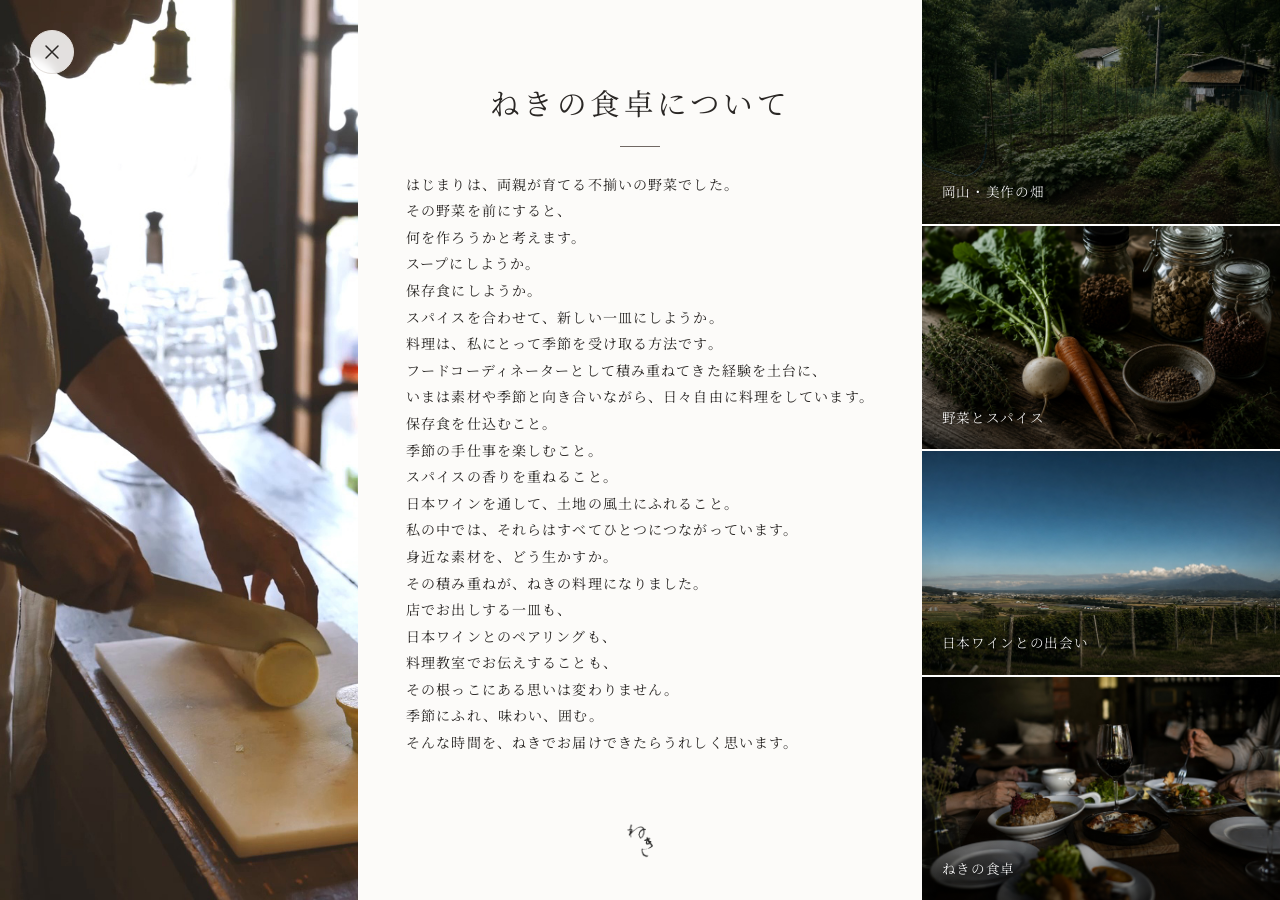
==== commit 252cae18: "style: モバイル版写真ギャラリー（縦横600px以下）の固定高さ制限を解除し、上下写真のグレーの隙間を完全に解消" ====
--- a/about.html
+++ b/about.html
@@ -12,7 +12,7 @@
   <link href="https://fonts.googleapis.com/css2?family=Montserrat:wght@300;400;500;600&family=Noto+Serif+JP:wght@300;400;500;600;700&display=swap" rel="stylesheet">
   
   <!-- CSS Stylesheet -->
-  <link rel="stylesheet" href="style.css?v=4">
+  <link rel="stylesheet" href="style.css?v=6">
 </head>
 <body class="about-page-body">
 
--- a/style.css
+++ b/style.css
@@ -1588,20 +1588,21 @@
 
   .about-table-section.full-page-layout .about-right-label {
     position: absolute;
-    bottom: 15px;
-    left: 15px;
-    right: 15px;
+    bottom: 20px;
+    left: 16px;
+    right: 16px;
     margin: 0;
-    text-align: left; /* Align left to match PC version */
-    color: var(--text-light);
+    text-align: left; /* Align left to match PC/Mock version */
+    color: #ffffff; /* White text */
     font-family: var(--font-serif);
-    font-size: 0.8rem;
-    font-weight: 300;
-    letter-spacing: 0.05em;
-    text-shadow: 1px 1px 3px rgba(0, 0, 0, 0.4);
+    font-size: min(1.05rem, 4.2vw); /* Prominent serif text */
+    font-weight: 400; /* Regular weight to match mock */
+    letter-spacing: 0.08em;
+    text-shadow: 1px 1px 4px rgba(0, 0, 0, 0.7); /* Strong text shadow for readability */
     z-index: 2;
     opacity: 1; /* Always visible */
     pointer-events: none;
+    line-height: 1.4;
   }
 
   .about-table-section.full-page-layout .about-right-item::after {
@@ -1612,7 +1613,7 @@
     left: 0;
     right: 0;
     bottom: 0;
-    background: linear-gradient(to top, rgba(0,0,0,0.5) 0%, rgba(0,0,0,0) 50%);
+    background: linear-gradient(to top, rgba(0,0,0,0.65) 0%, rgba(0,0,0,0) 60%);
     pointer-events: none;
     z-index: 1;
     opacity: 1; /* Always visible */
@@ -1641,14 +1642,7 @@
     letter-spacing: 0.04em;
   }
 
-  
-  .about-table-section.full-page-layout .about-right-img {
-    height: 160px;
-  }
-
-  .about-table-section.full-page-layout .about-right-label {
-    margin-bottom: 8px;
-  }
+
   
   .about-table-section.full-page-layout .about-title {
     font-size: 1.7rem; /* Increased from 1.5rem */
